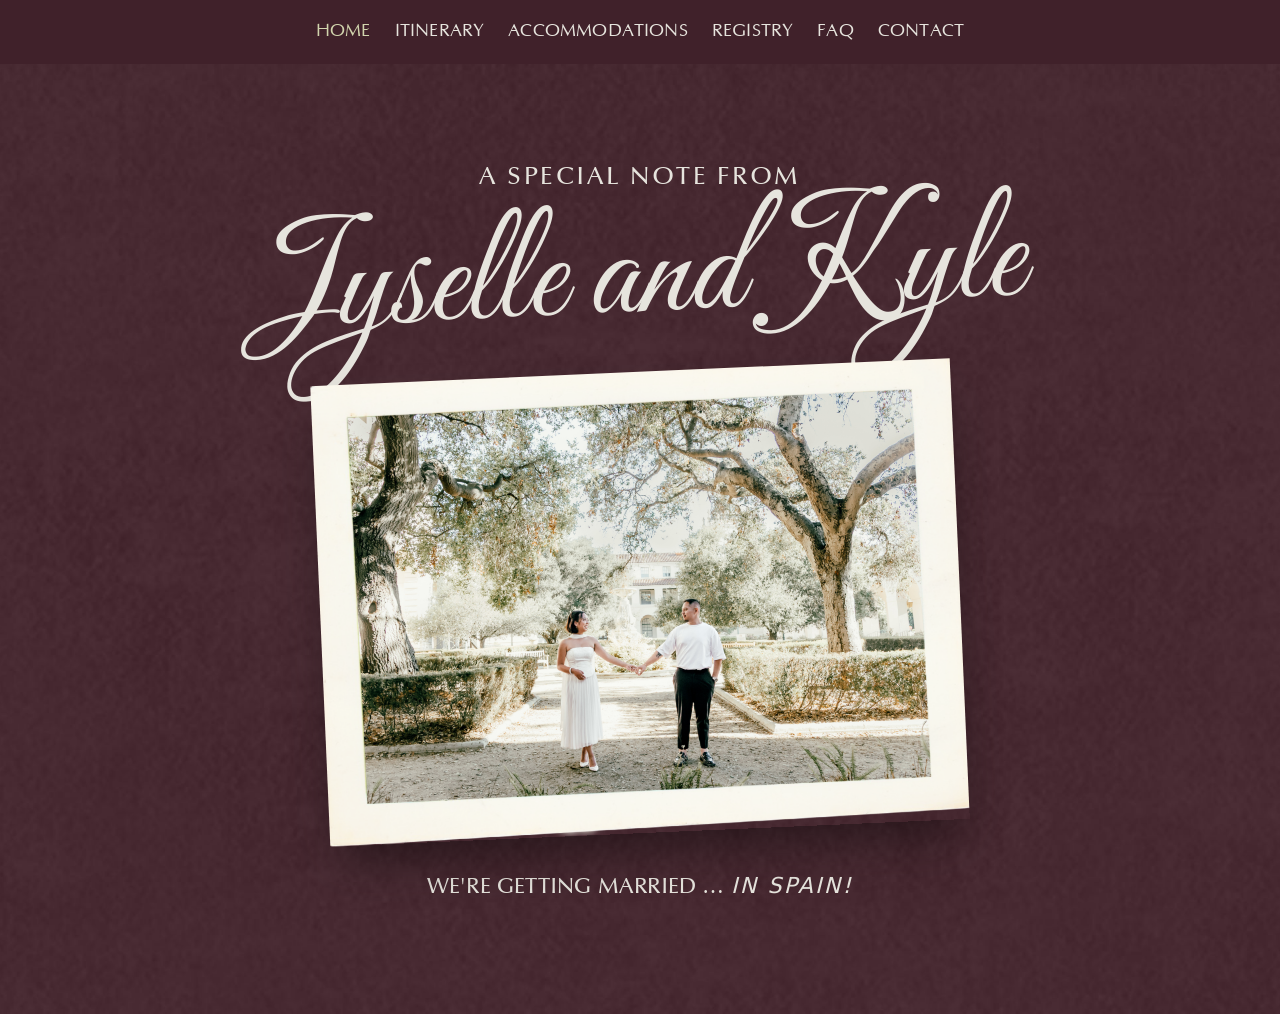
==== index.html @ 971d8478 "Rework guest-count row with flex-wrap:nowrap instead of inline-flow hack The previous fix relied on " ====
<!DOCTYPE html>
<html lang="en">
<head>
  <meta charset="utf-8">
  <meta name="viewport" content="width=device-width, initial-scale=1">

  <!-- ── Edit these three lines for your site ───────────────────────── -->
  <title>Kyselle in Spain</title>
  <meta name="description" content="One sentence about what this site is and who it's for. Search engines show this under your title.">
  <link rel="canonical" href="https://kyselleinspain.com/">
  <!-- ───────────────────────────────────────────────────────────────── -->

  <!-- Social preview (shows when the link is shared) -->
  <meta property="og:title" content="Kyselle's Wedding in Spain">
  <meta property="og:description" content="One sentence about what this site is and who it's for.">
  <meta property="og:type" content="website">
  <meta property="og:url" content="https://kyselleinspain.com/">
  <meta property="og:image" content="https://kyselleinspain.com/assets/img/social-preview.png">

  <link rel="icon" href="assets/imagery/kyselleinspain-favicon.jpg" type="image/jpeg" sizes="32x32">
  <link rel="apple-touch-icon" href="assets/imagery/kyselleinspain-webclip.jpeg" sizes="180x180">

  <link rel="preload" href="assets/fonts/optima/OPTIMA.TTF?v=1788412610" as="font" type="font/ttf" crossorigin>

  <link rel="preconnect" href="https://fonts.googleapis.com">
  <link rel="preconnect" href="https://fonts.gstatic.com" crossorigin>
  <link href="https://fonts.googleapis.com/css2?family=Great+Vibes&display=swap" rel="stylesheet">


  <link rel="stylesheet" href="style.css?v=1789095545">
</head>

<body>
  <a class="skip-link" href="#main">Skip to content</a>

  <header class="site-header">
    <div class="wrap header-inner">

      <button class="nav-toggle" type="button" aria-expanded="false" aria-controls="site-nav">
        <span class="nav-toggle-bar" aria-hidden="true"></span>
        <span class="nav-toggle-label">Menu</span>
      </button>

      <nav id="site-nav" class="site-nav" aria-label="Main">
        <a href="#home" class="paragraph-main">Home</a>
        <a href="#itinerary" class="paragraph-main">Itinerary</a>
        <a href="#accommodations" class="paragraph-main">Accommodations</a>
        <a href="#registry" class="paragraph-main">Registry</a>
        <a href="#faq" class="paragraph-main">FAQ</a>
        <a href="#contact" class="paragraph-main">Contact</a>
      </nav>
    </div>
  </header>

  <main id="main">

    <section id="home" class="hero">
      <div class="hero-inner wrap">
        <p class="hero-kicker paragraph-xl">A special note from</p>
        <h1 class="hero-title h1">Jyselle and Kyle</h1>

        <figure class="hero-polaroid">
          <img src="assets/imagery/home-hero2.png" alt="Jyselle and Kyle holding hands under the trees, celebrating their engagement">
        </figure>

        <p class="hero-tagline paragraph-main">We're getting married &hellip; <em>in Spain!</em></p>
      </div>
    </section>

    <!--
    <section id="filler" class="date">
      <div class="filler-collage">

                <div class="filler-polaroid filler-polaroid-venue">
          <img src="assets/imagery/3.png" alt="beautiful picture of the venue">
        </div>

                <div class="invitation-card">
          <p class="invitation-date paragraph-sm">October 20, 2027</p>

          <img class="ornament" src="assets/imagery/squiggle.png" alt="">

            <h1>
              Málaga,<br>
              Spain
            </h1>

          <img class="ornament" src="assets/imagery/squiggle.png" alt="">

          <p class="invitation-time paragraph-sm">3:30 PM 'til late</p>
        </div>

                <div class="initials-card">
          <span>J</span>
          <small>&amp;</small>
          <span>K</span>
        </div>

            <img
      class="flower flower-gold"
      src="assets/imagery/flower-transparent.png"
      alt=""
    >

    <img
      class="flower flower-yellow"
      src="assets/imagery/yellow-flower-transparent.png"
      alt=""
    >

        <div class="envelope">
      <img src="assets/imagery/envelope.png" alt="">
    </div>

        <div class="stamp stamp-orange">
      <img src="assets/imagery/10.png" alt="">
    </div>

    <div class="stamp stamp-flower">
      <img src="assets/imagery/4.png" alt="">
    </div>

        <div class="filler-polaroid filler-polaroid-portrait">
      <img src="assets/imagery/filler-pic.png" alt="Jyselle and Kyle on the Brooklyn Bridge">
    </div>

  </div>
    </section>
    -->

    <!--
    <section id="itinerary" class="itinerary">
      <div class="itinerary-inner wrap">

        <div class="itinerary-media">
          <h2 class="itinerary-title h2">Itinerary</h2>

          <figure class="itinerary-photo itinerary-photo-1">
            <img src="assets/imagery/5.png" alt="Poolside cabana at the venue">
          </figure>

          <figure class="itinerary-photo itinerary-photo-2">
            <img src="assets/imagery/6.png" alt="Arched window on the venue's facade">
          </figure>
        </div>

        <dl class="itinerary-list">
          <div class="itinerary-item">
            <dt class="paragraph-main">Arrival</dt>
            <dd class="paragraph-sm">Guests are kindly asked to book their own flights. We recommend flying into Malaga Airport no later than October 18, 2027 to allow time for rest and sightseeing before the wedding.</dd>
          </div>

          <div class="itinerary-item">
            <dt class="paragraph-main">Rehearsal</dt>
            <dd class="paragraph-sm">Rehearsal will be on October 19, 2027 @4PM and will be mandatory for the bridal party only.</dd>
          </div>

          <div class="itinerary-item">
            <dt class="paragraph-main">Ceremony</dt>
            <dd class="paragraph-sm">The wedding will take place at an authentic Spanish venue just outside central Malaga. Exact location and time will be shared privately with confirmed guests.</dd>
          </div>

          <div class="itinerary-item">
            <dt class="paragraph-main">Cocktail Hour</dt>
            <dd class="paragraph-sm">Join us for drinks and hors d'oeuvres in the garden while we take photos. Exact location and time will be shared privately with confirmed guests.</dd>
          </div>

          <div class="itinerary-item">
            <dt class="paragraph-main">Reception</dt>
            <dd class="paragraph-sm">Following the ceremony, we'll gather for an intimate dinner with tapas, music, and wine under the Spanish sky.</dd>
          </div>
        </dl>

      </div>
    </section>

    <section id="accommodations" class="accommodations">
      <div class="accommodations-inner wrap">

        <div class="accommodations-content">
          <h2 class="accommodations-title h2">Accommodations</h2>

          <p class="accommodations-intro paragraph-main">For guests that are staying at the venue, a separate email will be <em>privately</em> sent to you.</p>

          <dl class="accommodations-list">
            <div class="accommodations-item">
              <dt class="paragraph-main">Arrival</dt>
              <dd class="paragraph-sm">Guests are kindly asked to book their own flights. We recommend flying into Malaga Airport no later than October 18, 2027 to allow time for rest and sightseeing before the wedding.</dd>
            </div>

            <div class="accommodations-item">
              <dt class="paragraph-main">Accommodations</dt>
              <dd class="paragraph-sm">We've reserved a block of rooms at the venue for our immediate close family only. You're welcome to stay anywhere nearby &mdash; Marbella, Estepona, or Malaga are great areas and closest to the venue.</dd>
            </div>

            <div class="accommodations-item">
              <dt class="paragraph-main">Transportation to Venue</dt>
              <dd class="paragraph-sm">There will be no shuttle or buses provided. We recommend either taxi or Uber. Please allow at least 1 hour of travel to the venue.</dd>
            </div>
          </dl>
        </div>

        <div class="accommodations-media">
          <figure class="accommodations-photo accommodations-photo-1">
            <img src="assets/imagery/7.png" alt="Jyselle and Kyle under a flower arch">
          </figure>

          <figure class="accommodations-photo accommodations-photo-2">
            <img src="assets/imagery/8.png" alt="Jyselle and Kyle at the Nyhavn canal in Copenhagen">
          </figure>
        </div>

      </div>
    </section>
    -->

    <!-- <section id="about" class="section wrap">
      <h2>About</h2>
      <p>
        A paragraph or two of real content. Write it the way you'd explain it out loud to
        someone sitting across from you.
      </p>
    </section>

    <section id="work" class="section wrap">
      <h2>Work</h2>
      <ul class="card-list">
        <li class="card">
          <h3>First item</h3>
          <p>A sentence about what it is and why it mattered.</p>
        </li>
        <li class="card">
          <h3>Second item</h3>
          <p>A sentence about what it is and why it mattered.</p>
        </li>
        <li class="card">
          <h3>Third item</h3>
          <p>A sentence about what it is and why it mattered.</p>
        </li>
      </ul>
    </section>

    <section id="contact" class="section wrap">
      <h2>Contact</h2>
      <p>
        The simplest option that works on GitHub Pages is a plain email link:
        <a href="mailto:hello@kyselleinspain.com">hello@kyselleinspain.com</a>.
      </p>
      <p class="note">
        GitHub Pages serves static files only — there's no server to receive a form
        submission. If you want a real contact form, point it at a free third-party
        handler like Formspree or Netlify Forms.
      </p>
    </section>

  </main>

  <footer class="site-footer">
    <div class="wrap">
      <p>&copy; <span data-current-year>2026</span> Site Name</p>
    </div>
  </footer> -->

  <script src="main.js"></script>
</body>
</html>
---- style.css ----
/* =================================================================
   1. Tokens — change these first, everything else follows
   ================================================================= */
:root {
  --ink:         #1b2126;
  --maroon:      #40212A;
  --green:       #65684a;
  --pink:        #7f4751;
  --light-green: #d1d4ad;
  --cream:       #e6e4dd;

  --font-body:   "Optima", "Candara", "Segoe UI", ui-sans-serif, system-ui, sans-serif;
  --font-script: "Great Vibes", cursive;

  --space:      1.25rem;
  --space-lg:   2.5rem;
  --space-xl:   5rem;
  --measure:    64ch;
  --wrap:       68rem;
  --radius:     6px;

  --text-main:  clamp(0.9rem, 0.9rem + 0.85vw, 1.375rem);
  --text-xl:    clamp(1.1rem, 1rem + 1vw, 1.5625rem);
}

/* =================================================================
   1b. Local fonts
   ================================================================= */
@font-face {
  font-family: "Optima";
  src: url("assets/fonts/optima/OPTIMA.TTF?v=1788412610") format("truetype");
  font-weight: 400;
  font-style: normal;
  font-display: swap;
}
@font-face {
  font-family: "Optima";
  src: url("assets/fonts/optima/Optima Medium.ttf?v=1788412610") format("truetype");
  font-weight: 500;
  font-style: normal;
  font-display: swap;
}
@font-face {
  font-family: "Optima";
  src: url("assets/fonts/optima/OPTIMA_B.TTF?v=1788412610") format("truetype");
  font-weight: 700;
  font-style: normal;
  font-display: swap;
}
@font-face {
  font-family: "Optima";
  src: url("assets/fonts/optima/Optima_Italic.ttf?v=1788412610") format("truetype");
  font-weight: 400;
  font-style: italic;
  font-display: swap;
}
/*@font-face {
  font-family: "Luxurious Script";
  src: url("assets/fonts/Luxurious_Script/LuxuriousScript-Regular.ttf?v=1788412610") format("truetype");
  font-weight: 400;
  font-style: normal;
  font-display: swap;
}*/

/* =================================================================
   2. Base
   ================================================================= */
*, *::before, *::after { box-sizing: border-box; }

html { -webkit-text-size-adjust: 100%; scroll-behavior: smooth; }

body {
  margin: 0;
  background: var(--paper);
  color: var(--ink);
  font-family: var(--font-body);
  font-size: var(--size-md);
  line-height: 1.65;
  -webkit-font-smoothing: antialiased;
  font-family: "Great Vibes", cursive;
}

p { margin: 0 0 1em; max-width: var(--measure); }

/* Canva "Spacing" units are 1/1000 em, not px */
.paragraph-xl {
  font-family: var(--font-body);
  font-size: clamp(1.1rem, 1rem + 1vw, 1.5625rem);
  letter-spacing: 0.1em; /* Canva Spacing: 100 */
  line-height: 1.3;
}
.paragraph-main {
  font-family: var(--font-body);
  font-size: clamp(0.9rem, 0.9rem + 0.85vw, 1.375rem);
  letter-spacing: 0.01em; /* Canva Spacing: 10 */
  line-height: 1.3;
}
.paragraph-sm {
  font-family: var(--font-body);
  font-size: clamp(0.75rem, 0.82rem + 0.45vw, 1rem);
  letter-spacing: 0.01em; /* Canva Spacing: 10 */
  line-height: 1.3;
}

.h1 {
  font-family: var(--font-script);
  font-size: clamp(3.5rem, 12vw, 9rem);
  font-weight: 400;
  line-height: 1.3;
}
.h2 {
  font-family: var(--font-script);
  font-size: clamp(3rem, 10vw, 7rem);
  font-weight: 400;
  line-height: 1.3;
}

a { color: var(--accent); text-decoration-thickness: 1px; text-underline-offset: 3px; }
a:hover { color: var(--accent-dim); }

img { max-width: 100%; height: auto; display: block; }

:focus-visible {
  outline: 2px solid var(--accent);
  outline-offset: 3px;
  border-radius: 2px;
}

.wrap {
  width: min(100% - 2.5rem, var(--wrap));
  margin-inline: auto;
}

.skip-link {
  position: absolute;
  left: -9999px;
  background: var(--ink);
  color: var(--paper);
  padding: 0.6rem 1rem;
  z-index: 10;
}
.skip-link:focus { left: 1rem; top: 1rem; }

/* =================================================================
   3. Header + navigation
   ================================================================= */
.site-header {
  border-bottom: 1px solid var(--rule);
  position: sticky;
  top: 0;
  background: var(--maroon);
  backdrop-filter: blur(6px);
  z-index: 5;
  font-family: var(--font-body);
}

.header-inner {
  display: flex;
  align-items: center;
  justify-content: center;
  gap: var(--space);
  min-height: 4rem;
  flex-wrap: wrap;
}

.site-nav { display: flex; gap: 1.5rem; }
.site-nav a {
  color: var(--cream);
  text-decoration: none;
  font-size: 18px;
  letter-spacing: 0.01em;
  line-height: 1.3;
  padding-block: 0.35rem;
  text-transform: uppercase;
}
.site-nav a:hover,
.site-nav a[aria-current="true"] { color: var(--light-green); }

.nav-toggle {
  display: none;
  align-items: center;
  gap: 0.5rem;
  background: none;
  border: 1px solid var(--rule);
  border-radius: var(--radius);
  padding: 0.4rem 0.7rem;
  font: inherit;
  font-size: var(--size-sm);
  color: var(--cream);
  cursor: pointer;
}
.nav-toggle-bar {
  position: relative;
  width: 16px; height: 2px;
  background: currentColor;
  box-shadow: 0 5px 0 currentColor, 0 -5px 0 currentColor;
}

.nav-toggle[aria-expanded="true"] .nav-toggle-label {
  display: none;
}
.nav-toggle[aria-expanded="true"] .nav-toggle-bar {
  background: transparent;
  box-shadow: none;
}
.nav-toggle[aria-expanded="true"] .nav-toggle-bar::before,
.nav-toggle[aria-expanded="true"] .nav-toggle-bar::after {
  content: "";
  position: absolute;
  left: 0;
  top: 0;
  width: 16px;
  height: 2px;
  background: currentColor;
}
.nav-toggle[aria-expanded="true"] .nav-toggle-bar::before { transform: rotate(45deg); }
.nav-toggle[aria-expanded="true"] .nav-toggle-bar::after { transform: rotate(-45deg); }

@media (max-width: 640px) {
  .nav-toggle {
    display: inline-flex;
    position: relative;
    z-index: 30;
    padding: 0.6rem 0.9rem;
  }
  .nav-toggle-bar {
    width: 24px;
    height: 3px;
    box-shadow: 0 7px 0 currentColor, 0 -7px 0 currentColor;
  }
  .nav-toggle[aria-expanded="true"] .nav-toggle-bar::before,
  .nav-toggle[aria-expanded="true"] .nav-toggle-bar::after {
    width: 24px;
    height: 3px;
  }
  .header-inner { justify-content: flex-end; }
  .site-nav {
    display: none;
    flex-direction: column;
    gap: 0.25rem;
    width: 100%;
    padding-bottom: 0.75rem;
  }
  .site-nav.is-open {
    display: flex;
    position: fixed;
    inset: 0;
    z-index: 20;
    width: 100%;
    height: 100dvh;
    margin: 0;
    padding: 0;
    background: var(--maroon);
    justify-content: center;
    align-items: center;
    gap: 2rem;
  }
  .site-nav.is-open a { font-size: 1.5rem; }

  body.nav-open { overflow: hidden; }
}

/* =================================================================
   4. Sections
   ================================================================= */
.hero {
  position: relative;
  padding-block: clamp(3rem, 8vw, 6rem) clamp(3.5rem, 9vw, 7rem);
  background-image: url("assets/imagery/maroon-bg-texture.jpg?v=1788412610");
  background-size: cover;
  background-position: center;
  background-repeat: no-repeat;
  color: var(--cream);
  text-align: center;
  overflow: hidden;
}

.hero-inner { position: relative; z-index: 1; }

.hero-kicker {
  margin: 0;
  max-width: none;
  font-family: var(--font-body);
  font-weight: 500;
  text-transform: uppercase;
  color: var(--cream);
}

.hero-title {
  margin: -0.5rem 0 0;
  max-width: none;
  font-variant-ligatures: common-ligatures contextual discretionary-ligatures historical-ligatures;
  font-feature-settings: "calt" 1, "liga" 1, "dlig" 1, "salt" 1, "ss01" 1, "ss02" 1, "ss03" 1, "ss04" 1;
  color: var(--cream);
  transform: rotate(-2.5deg);
}

.hero-polaroid {
  margin: 0 auto;
  width: min(100%, 40rem);
  box-shadow: 0 25px 50px -12px rgba(0, 0, 0, 0.45);
  transform: rotate(-2.5deg);
}
.hero-polaroid img {
  width: 100%;
  height: auto;
  display: block;
}

.hero-tagline {
  margin: clamp(1.5rem, 4vw, 2.5rem) 0 0;
  max-width: none;
  font-family: var(--font-body);
  font-weight: 500;
  text-transform: uppercase;
  color: var(--cream);
}
.hero-tagline em { font-style: italic; letter-spacing: 0.1em; }

.date {
  background-image: url("assets/imagery/date-section.jpg");
  background-size: cover;
  background-position: center;
  position: relative;
  width: 100%;
  height: min(56.25vw, 900px);
  overflow: hidden;
}

.filler-collage {
  position: absolute;

  top: 0;
  left: 50%;

  width: min(1600px, 100%);
  height: 100%;

  transform: translateX(-50%);
}

/* ========================================
   BACKGROUND
======================================== */

.hero-background {
  position: absolute;
  inset: 0;

  background-image:
    linear-gradient(
      rgba(40, 40, 40, 0.48),
      rgba(40, 40, 40, 0.48)
    ),
    url("assets/images/city-background.jpg");

  background-size: cover;
  background-position: center;

  filter: grayscale(100%);
}


/* ========================================
   COLLAGE CONTAINER
======================================== */

.hero-collage {
  position: relative;

  width: min(1100px, 100%);
  min-height: 100vh;
  min-height: 100svh;

  margin: 0 auto;
}


/* ========================================
   FILLER POLAROIDS (shared frame style)
======================================== */

.filler-polaroid {
  position: absolute;

  background: var(--cream);

  box-shadow:
    0 12px 25px rgba(0, 0, 0, 0.25);

  z-index: 2;
}

.filler-polaroid img {
  display: block;

  width: 100%;

  object-fit: cover;
}


/* Venue photo — upper left */

.filler-polaroid-venue {
  width: 480px;

  top: 3%;
  left: 2%;

  background: none;
  padding: 0;
  box-shadow: none;
}

.filler-polaroid-venue img {
  height: auto;
}


/* ========================================
   INVITATION CARD — UPPER RIGHT
======================================== */

.invitation-card {
  position: absolute;

  top: 2%;
  right: 33%;

  width: 220px;
  height: 300px;

  box-sizing: border-box;

  padding: 25px 20px;

  background: #48232c;

  border: 1px solid #c9b98b;

  color: #f3eee0;

  text-align: center;

  z-index: 4;

  box-shadow:
    5px 7px 15px rgba(0, 0, 0, 0.18);
}


/* Inner border */

.invitation-card::before {
  content: "";

  position: absolute;

  inset: 5px;

  border: 1px solid rgba(201, 185, 139, 0.5);

  pointer-events: none;
}


/* Date */

.invitation-date {
  position: relative;
  margin: 0 0 12px;
}


/* Names */

.invitation-card h1 {
  position: relative;

  margin: 5px 0;

  font-family: "Great Vibes", cursive;

  font-size: 34px;

  font-weight: 400;

  line-height: 0.9;
}


/* Time */

.invitation-time {
  position: relative;

  margin: 10px 0 0;
}


/* Decorative ornament */

.ornament {
  display: block;
  width: 65%;
  height: auto;
  margin: 1rem auto;
  padding: 1rem auto;
}


/* ========================================
   INITIALS CARD — LOWER LEFT
======================================== */

.initials-card {
  position: absolute;

  left: 0%;
  top: 30%;

  width: 270px;
  height: 155px;

  background: #48232c;

  border: 1px solid #d2c399;

  color: #f5f0df;

  display: flex;

  align-items: center;
  justify-content: center;

  gap: 15px;

  transform: rotate(4deg);

  z-index: 3;

  box-shadow:
    5px 8px 15px rgba(0, 0, 0, 0.2);
}


/* Inner border */

.initials-card::before {
  content: "";

  position: absolute;

  inset: 5px;

  border: 1px solid rgba(210, 195, 153, 0.6);
}


/* Initial letters */

.initials-card span {
  font-family: "Great Vibes", cursive;

  font-size: 55px;

  font-weight: 400;
}


/* Ampersand */

.initials-card small {
  font-family: "Great Vibes", cursive;

  font-size: 25px;
}


/* ========================================
   FLOWERS
======================================== */

.flower {
  position: absolute;

  pointer-events: none;

  z-index: 4;
}


/* Gold flower */

.flower-gold {
  width: 220px;

  top: 14%;
  left: 25%;

  transform: rotate(-74.1deg);
}


/* Yellow flower */

.flower-yellow {
  width: 150px;

  top: 46%;
  left: 20%;

  transform: rotate(-8deg);

  z-index: 6;
}


/* ========================================
   ENVELOPE
======================================== */

.envelope {
  position: absolute;

  left: 44%;
  top: 42%;

  width: 300px;

  transform: translate(-50%, -50%);

  z-index: 5;

  filter:
    drop-shadow(
      0 10px 12px rgba(0, 0, 0, 0.18)
    );
}

.envelope img {
  display: block;

  width: 100%;
  height: auto;
}


/* ========================================
   BOTTOM RIGHT POLAROID (portrait photo)
======================================== */

.filler-polaroid-portrait {
  width: 250px;

  right: 24%;
  bottom: 15%;

  background: none;
  padding: 0;

  transform: rotate(1deg);
}

.filler-polaroid-portrait img {
  height: auto;
}


/* ========================================
   STAMPS
======================================== */

.stamp {
  position: absolute;

  width: 70px;

  z-index: 7;
}

.stamp img {
  display: block;

  width: 100%;
  height: auto;
}


/* Orange stamp (upright source image, rotate in CSS) */

.stamp-orange {
  top: 40%;
  left: 60%;

  transform: rotate(17deg);
}


/* Flower stamp (already tilted in source image) */

.stamp-flower {
  width: 90px;

  top: 50%;
  left: 57%;
}


/* ========================================
   MOBILE
======================================== */

@media (max-width: 700px) {

  .date {
    height: auto;
    min-height: 750px;
  }

  .hero-collage {
    min-height: 750px;
  }


  /* Venue photo */

  .filler-polaroid-venue {
    width: 260px;

    top: 9%;
    left: 4%;
  }


  /* Invitation */

  .invitation-card {
    width: 145px;
    height: 200px;

    top: 12%;
    right: 5%;

    padding: 18px 12px;
    align-items: center;
  }

  .invitation-date {
    font-size: var(--font-body);
  }

  .invitation-card h1 {
    font-size: 25px;
  }

  .invitation-time {
    font-size: 9px;
  }

  .ornament {
    width: 55%;
  }


  /* Initials */

  .initials-card {
    width: 155px;
    height: 90px;

    top: 71%;
    left: 5%;
  }

  .initials-card span {
    font-size: 40px;
  }

  .initials-card small {
    font-size: 18px;
  }


  /* Envelope */

  .envelope {
    width: 200px;

    top: 50%;
  }


  /* Gold flower */

  .flower-gold {
    width: 110px;

    top: 28%;
    left: 42%;
  }

  /* Yellow flower */

  .flower-yellow {
    width: 80px;

    top: 64%;
    left: 28%;
  }


  /* Right photo */

  .filler-polaroid-portrait {
    width: 145px;

    right: 5%;
    bottom: 8%;
  }


  /* Stamps */

  .stamp {
    width: 50px;
  }

  .stamp-orange {
    top: 55%;
    left: 65%;
  }

  .stamp-flower {
    width: 65px;

    top: 62%;
    left: 57%;
  }
}

/* =================================================================
   ITINERARY
   ================================================================= */
.itinerary {
  background-image: url("assets/imagery/cream-bg-texture.jpg");
  background-size: cover;
  background-position: center;
  padding-block: clamp(3rem, 8vw, 6rem);
  color: var(--ink);
}

.itinerary-inner {
  display: grid;
  grid-template-columns: 1fr 1fr;
  gap: clamp(2rem, 6vw, 5rem);
  align-items: center;
}

.itinerary-inner > * {
  min-width: 0;
}

.itinerary-title {
  color: var(--pink);
  margin: 0 0 2rem;
}

.itinerary-photo {
  position: relative;
  margin: 0 0 3rem;
  max-width: 90%;
}

.itinerary-photo:last-child {
  margin-bottom: 0;
}

.itinerary-photo img {
  display: block;
  width: 100%;
  height: auto;
}

.itinerary-photo-2 {
  margin-left: 0;
}

.itinerary-list {
  margin: 0;
}

.itinerary-item {
  margin: 0 0 2.5rem;
}

.itinerary-item:last-child {
  margin-bottom: 0;
}

.itinerary-item dt {
  text-transform: uppercase;
  color: var(--ink);
  margin-bottom: 0.6rem;
}

.itinerary-item dd {
  margin: 0;
  max-width: 46rem;
  color: var(--ink);
}

@media (max-width: 800px) {
  .itinerary-inner {
    grid-template-columns: 1fr;
  }

  .itinerary-media {
    display: flex;
    flex-wrap: wrap;
    align-items: flex-start;
    gap: 1.5rem;
  }

  .itinerary-title {
    width: 100%;
  }

  .itinerary-photo-2 {
    margin-left: 0;
  }
}

/* =================================================================
   ACCOMMODATIONS
   ================================================================= */
.accommodations {
  background-image: url("assets/imagery/maroon-bg-texture.jpg");
  background-size: cover;
  background-position: center;
  padding-block: clamp(3rem, 8vw, 6rem);
  color: var(--cream);
}

.accommodations-inner {
  display: grid;
  grid-template-columns: 1fr 1fr;
  gap: clamp(2rem, 6vw, 5rem);
  align-items: center;
}

.accommodations-inner > * {
  min-width: 0;
}

.accommodations-title {
  color: var(--cream);
  margin: 0 0 1.5rem;
}

.accommodations-intro {
  color: var(--cream);
  margin: 0 0 2.5rem;
  max-width: 32rem;
}

.accommodations-intro em {
  font-style: italic;
}

.accommodations-list {
  margin: 0;
}

.accommodations-item {
  margin: 0 0 2.5rem;
}

.accommodations-item:last-child {
  margin-bottom: 0;
}

.accommodations-item dt {
  text-transform: uppercase;
  color: var(--cream);
  margin-bottom: 0.6rem;
}

.accommodations-item dd {
  margin: 0;
  max-width: 46rem;
  color: var(--cream);
  opacity: 0.85;
}

.accommodations-media {
  min-width: 0;
}

.accommodations-photo {
  width: 75%;
  margin: 0 0 2rem auto;
}

.accommodations-photo:last-child {
  margin-bottom: 0;
}

.accommodations-photo img {
  display: block;
  width: 100%;
  height: auto;
}

@media (max-width: 800px) {
  .accommodations-inner {
    grid-template-columns: 1fr;
  }

  .accommodations-media {
    order: -1;
    max-width: 26rem;
    margin: 0 auto 1rem;
  }
}

/* =================================================================
   RSVP
   ================================================================= */
.rsvp {
  background-image:
    linear-gradient(rgba(27, 33, 38, 0.55), rgba(27, 33, 38, 0.55)),
    url("assets/imagery/date-section.jpg");
  background-size: cover;
  background-position: center;
  padding-block: clamp(3rem, 8vw, 6rem);
  color: var(--cream);
  display: flex;
  align-items: center;
  min-height: 100vh;
  min-height: 100dvh;
  box-sizing: border-box;
}

.rsvp-inner {
  display: grid;
  grid-template-columns: 3fr 4fr;
  gap: clamp(3rem, 10vw, 8rem);
  align-items: stretch;
}

.rsvp-inner > * {
  min-width: 0;
}

.rsvp-intro {
  display: flex;
  flex-direction: column;
  justify-content: center;
  text-align: center;
}

.rsvp-form-col {
  display: flex;
  flex-direction: column;
  text-align: center;
}

.rsvp-title {
  color: var(--cream);
  margin: 0;
  text-shadow: 0 2px 10px rgba(27, 33, 38, 0.85);
}

.rsvp-lede {
  color: var(--cream);
  margin: 0;
  text-shadow: 0 1px 6px rgba(27, 33, 38, 0.85);
}

@media (max-width: 800px) {
  .rsvp-inner {
    grid-template-columns: 1fr;
  }
}

.rsvp-stamp {
  --perf-r: 8px;
  --perf-gap: 24px;
  --pad-block: clamp(2rem, 6vw, 3rem);
  position: relative;
  display: flex;
  flex-direction: column;
  flex: 1;
  background-color: var(--cream);
  padding: var(--pad-block) clamp(1.5rem, 6vw, 2.5rem);
  transform: rotate(-1deg);
  box-shadow:
    inset 0 0 0 2px var(--maroon),
    0 20px 35px rgba(0, 0, 0, 0.35);
  background-image:
    radial-gradient(circle var(--perf-r), var(--maroon) 99%, transparent 100%),
    radial-gradient(circle var(--perf-r), var(--maroon) 99%, transparent 100%),
    radial-gradient(circle var(--perf-r), var(--maroon) 99%, transparent 100%),
    radial-gradient(circle var(--perf-r), var(--maroon) 99%, transparent 100%),
    url("assets/imagery/cream-bg-texture.jpg");
  background-repeat: repeat-x, repeat-x, repeat-y, repeat-y, no-repeat;
  background-size:
    var(--perf-gap) calc(var(--perf-r) * 2),
    var(--perf-gap) calc(var(--perf-r) * 2),
    calc(var(--perf-r) * 2) var(--perf-gap),
    calc(var(--perf-r) * 2) var(--perf-gap),
    cover;
  background-position:
    left 0 top calc(var(--perf-r) * -1),
    left 0 bottom calc(var(--perf-r) * -1),
    left calc(var(--perf-r) * -1) top 0,
    right calc(var(--perf-r) * -1) top 0,
    center;
}

.rsvp-form {
  flex: 1;
  min-width: 0;
  text-align: left;
  display: grid;
  align-content: center;
}

.rsvp-form-fields {
  display: grid;
  grid-template-columns: minmax(0, 1fr);
  gap: var(--space-lg);
}

.rsvp-form-fields[hidden] {
  display: none;
}

.rsvp-field {
  display: grid;
  gap: 0.75rem;
}

.rsvp-field > label {
  font-family: var(--font-body);
  font-size: var(--text-xl);
  letter-spacing: 0.1em;
  color: var(--ink);
}

.rsvp-field-inline {
  display: flex;
  align-items: baseline;
  gap: 0.6rem;
  flex-wrap: wrap;
}

.rsvp-field-inline label {
  font-family: var(--font-body);
  font-size: var(--text-xl);
  letter-spacing: 0.1em;
  color: var(--ink);
  white-space: nowrap;
}

.rsvp-field-inline.rsvp-guest-line {
  flex-wrap: nowrap;
  align-items: flex-start;
  margin-left: 1.85rem;
}

.rsvp-field-inline.rsvp-guest-line > label {
  white-space: normal;
  flex: 1 1 auto;
  min-width: 0;
}

.rsvp-field input[type="text"],
.rsvp-field input[type="number"] {
  flex: 1;
  min-width: 0;
  width: 100%;
  margin-right: 0.75rem;
  padding: 0.3rem 0.2rem;
  font-family: var(--font-body);
  font-size: var(--text-xl);
  letter-spacing: 0.1em;
  color: var(--ink);
  background: transparent;
  border: none;
  border-bottom: 1px solid var(--green);
  border-radius: 0;
  transition: border-color 0.2s ease, box-shadow 0.2s ease;
}

.rsvp-field-inline.rsvp-guest-line > input[type="number"] {
  flex: none;
  width: 3.5rem;
  margin-left: 0.5rem;
}

.rsvp-field input:hover {
  border-color: var(--maroon);
}

.rsvp-field input:focus {
  outline: none;
  border-color: var(--maroon);
  box-shadow: 0 1px 0 0 var(--maroon);
}

.rsvp-field-invalid {
  border-color: var(--pink) !important;
  background: rgba(127, 71, 81, 0.15);
  outline: none !important;
  border-radius: var(--radius);
  box-shadow:
    0 0 0 3px rgba(127, 71, 81, 0.25),
    0 6px 14px rgba(127, 71, 81, 0.35) !important;
}

.rsvp-choice {
  position: relative;
  display: block;
  padding-left: 2.1rem;
  font-family: var(--font-body);
  font-size: var(--text-xl);
  letter-spacing: 0.1em;
  color: var(--ink);
  cursor: pointer;
  transition: color 0.2s ease;
}

.rsvp-choice:hover {
  color: var(--maroon);
}

.rsvp-choice input[type="checkbox"] {
  position: absolute;
  left: 0;
  top: 50%;
  transform: translateY(-50%);
  width: 1.3rem;
  height: 1.3rem;
  margin: 0;
  opacity: 0;
  cursor: pointer;
}

.rsvp-choice span {
  display: inline-block;
}

.rsvp-choice span::before {
  content: "";
  position: absolute;
  left: 0;
  top: 50%;
  width: 1.3rem;
  height: 1.3rem;
  transform: translateY(-50%);
  background: var(--cream);
  border: 2px solid var(--green);
  border-radius: 50%;
  transition: background-color 0.2s ease, border-color 0.2s ease, box-shadow 0.2s ease;
}

.rsvp-choice:hover span::before {
  border-color: var(--maroon);
}

.rsvp-choice input[type="checkbox"]:focus-visible + span::before {
  box-shadow: 0 0 0 3px rgba(64, 33, 42, 0.25);
}

.rsvp-choice input[type="checkbox"]:checked + span::before {
  background: var(--maroon);
  border-color: var(--maroon);
}

.rsvp-choice-invalid span::before {
  border-color: var(--pink) !important;
  box-shadow:
    0 0 0 3px rgba(127, 71, 81, 0.25),
    0 6px 14px rgba(127, 71, 81, 0.35) !important;
}

.rsvp-choice span::after {
  content: "";
  position: absolute;
  left: 0.65rem;
  top: 50%;
  width: 0.34rem;
  height: 0.62rem;
  border: solid var(--cream);
  border-width: 0 2px 2px 0;
  transform: translate(-50%, -65%) rotate(45deg) scale(0);
  transform-origin: center;
  transition: transform 0.15s ease;
}

.rsvp-choice input[type="checkbox"]:checked + span::after {
  transform: translate(-50%, -65%) rotate(45deg) scale(1);
}

.rsvp-submit {
  justify-self: center;
  margin-top: 0.5rem;
  padding: 0.85rem 2.5rem;
  background: var(--maroon);
  color: var(--cream);
  border: none;
  border-radius: var(--radius);
  letter-spacing: 0.05em;
  cursor: pointer;
  box-shadow: 0 6px 16px rgba(0, 0, 0, 0.2);
  transition: background 0.2s ease, transform 0.2s ease, box-shadow 0.2s ease;
}

.rsvp-submit:hover {
  background: var(--pink);
  color: var(--cream);
  transform: translateY(-2px);
  box-shadow: 0 10px 20px rgba(0, 0, 0, 0.25);
}

.rsvp-submit:active { transform: translateY(0); }
.rsvp-submit:disabled { opacity: 0.6; cursor: not-allowed; transform: none; }

.rsvp-status {
  margin: 0;
  text-align: center;
  color: var(--ink);
}

.rsvp-status[data-state="error"] { color: var(--pink); }
.rsvp-status[data-state="success"] {
  color: var(--ink);
  font-size: var(--text-xl);
  letter-spacing: 0.1em;
}

.rsvp-contact {
  margin: var(--space-lg) 0 0;
  color: var(--cream);
  text-shadow: 0 1px 6px rgba(27, 33, 38, 0.85);
}

.rsvp-contact a {
  color: var(--cream);
  text-decoration-thickness: 1px;
  text-underline-offset: 3px;
}

.rsvp-contact a:hover { color: var(--light-green); }

.section {
  padding-block: var(--space-lg);
  border-top: 1px solid var(--rule);
}

.button {
  display: inline-block;
  margin-top: 0.75rem;
  padding: 0.7rem 1.4rem;
  background: var(--accent);
  color: var(--paper);
  border-radius: var(--radius);
  text-decoration: none;
  font-size: var(--size-sm);
  font-weight: 550;
}
.button:hover { background: var(--accent-dim); color: var(--paper); }

.card-list {
  list-style: none;
  margin: 0;
  padding: 0;
  display: grid;
  gap: var(--space);
  grid-template-columns: repeat(auto-fit, minmax(15rem, 1fr));
}
.card {
  background: var(--paper-alt);
  border-radius: var(--radius);
  padding: 1.25rem;
}
.card p { margin-bottom: 0; color: var(--ink-soft); font-size: var(--size-sm); }

.note {
  font-size: var(--size-sm);
  color: var(--ink-soft);
  border-left: 2px solid var(--rule);
  padding-left: 1rem;
}

/* =================================================================
   5. Footer
   ================================================================= */
.site-footer {
  border-top: 1px solid var(--rule);
  padding-block: var(--space);
  margin-top: var(--space-lg);
  color: var(--ink-soft);
  font-size: var(--size-sm);
}
.site-footer p { margin: 0; }

/* =================================================================
   6. Accessibility preferences
   ================================================================= */
@media (prefers-reduced-motion: reduce) {
  html { scroll-behavior: auto; }
  *, *::before, *::after {
    animation-duration: 0.01ms !important;
    transition-duration: 0.01ms !important;
  }
}
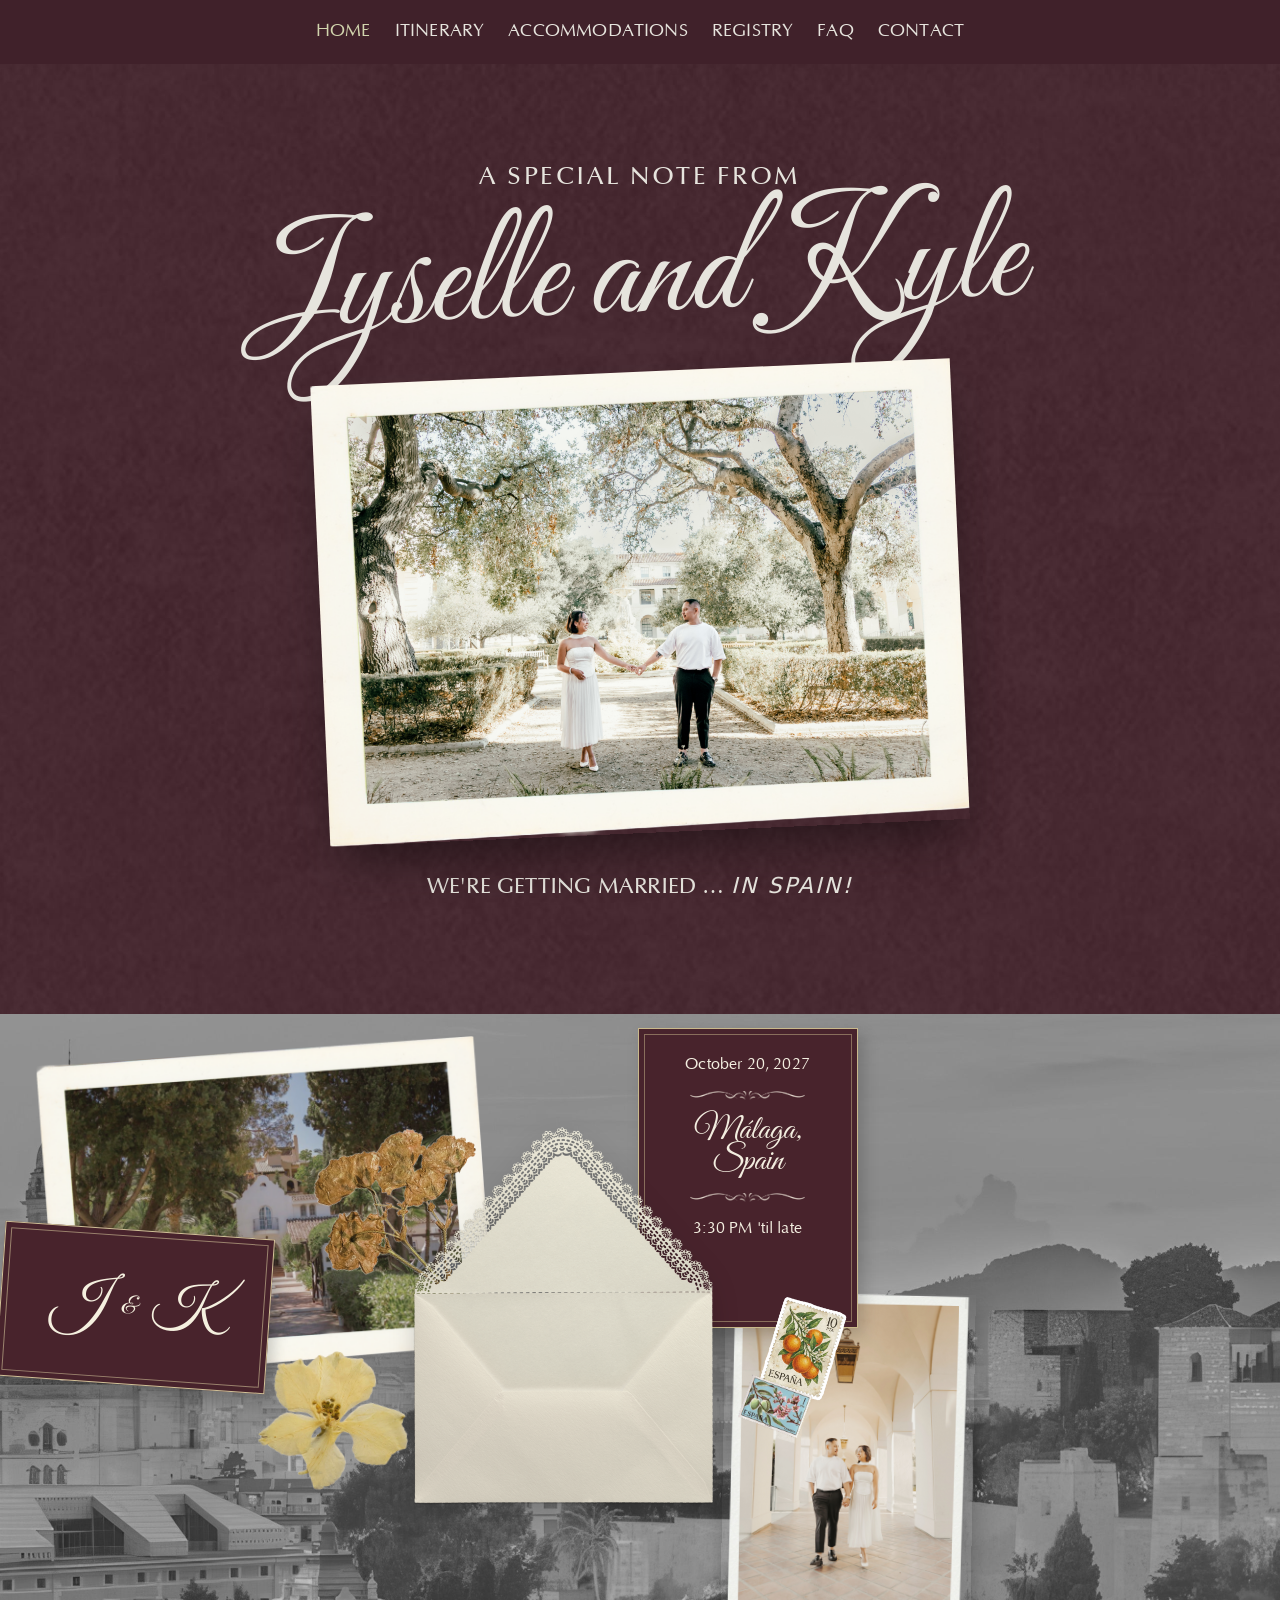
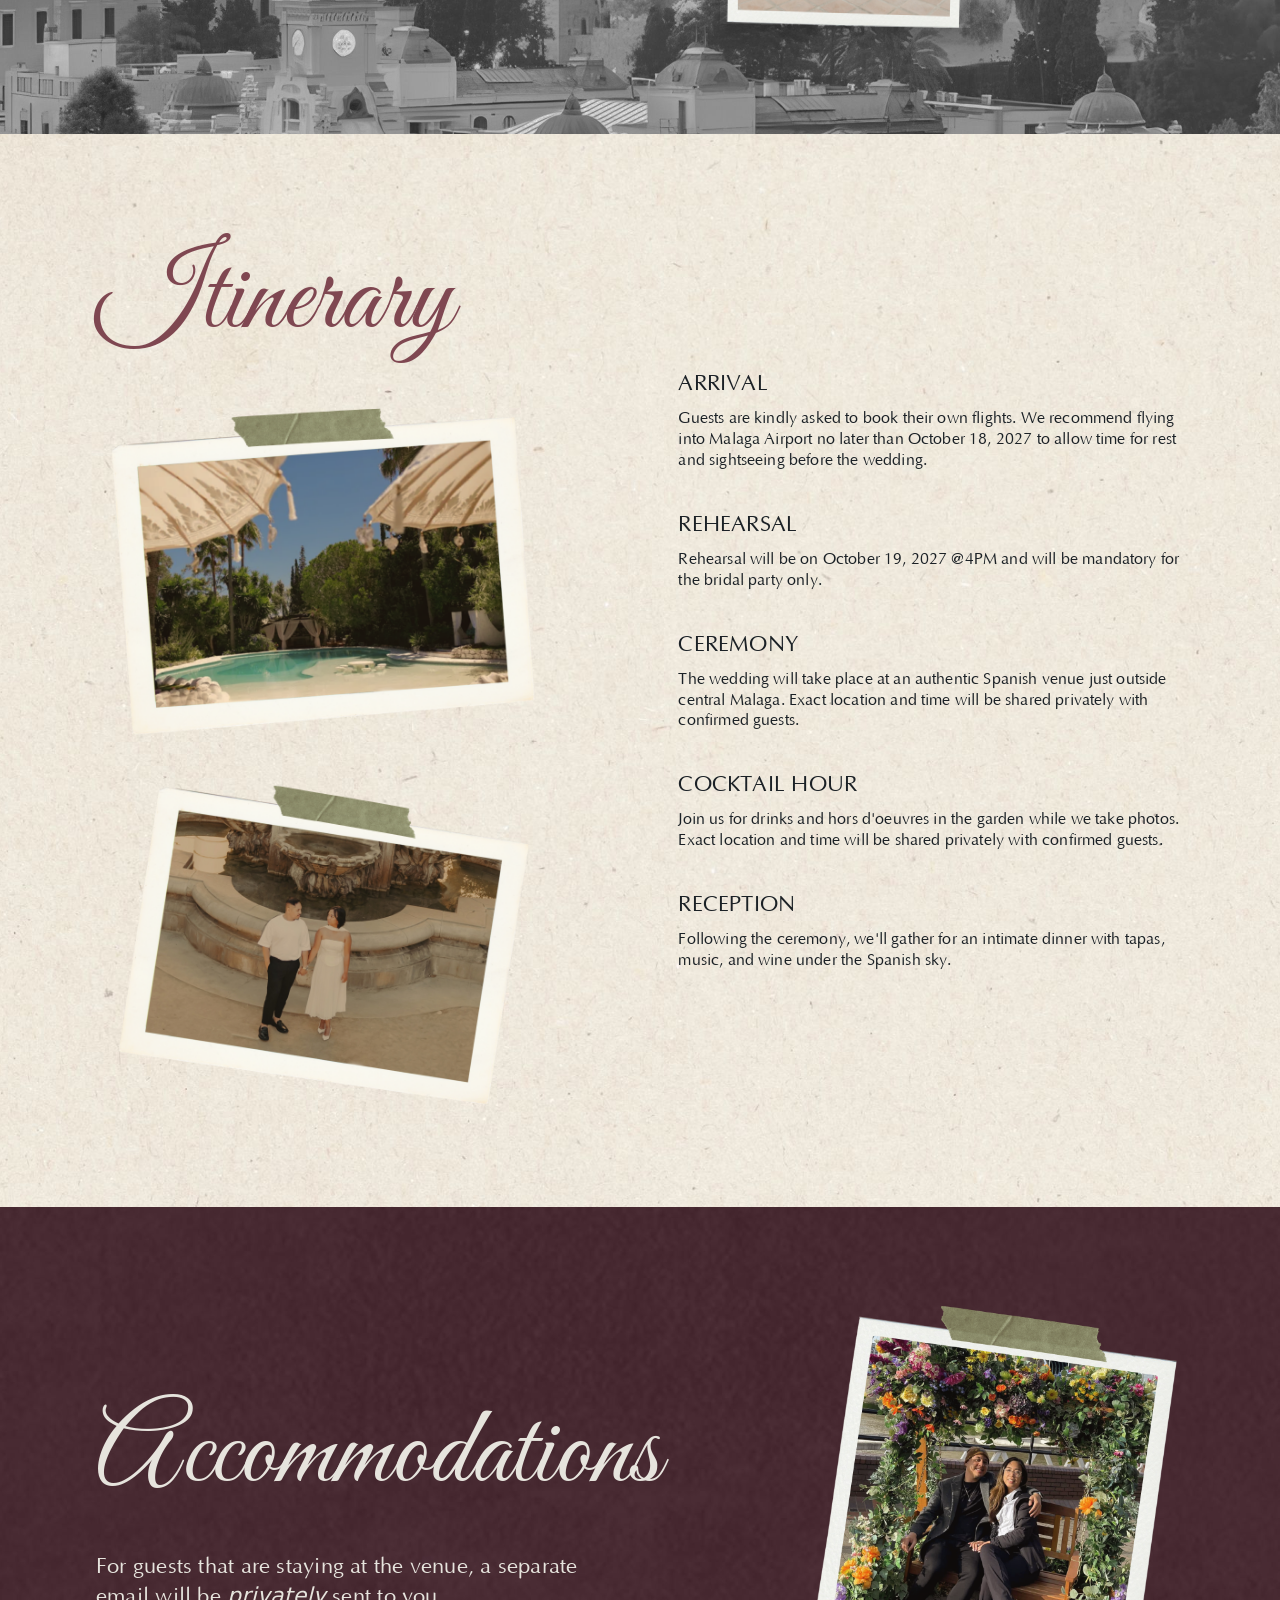
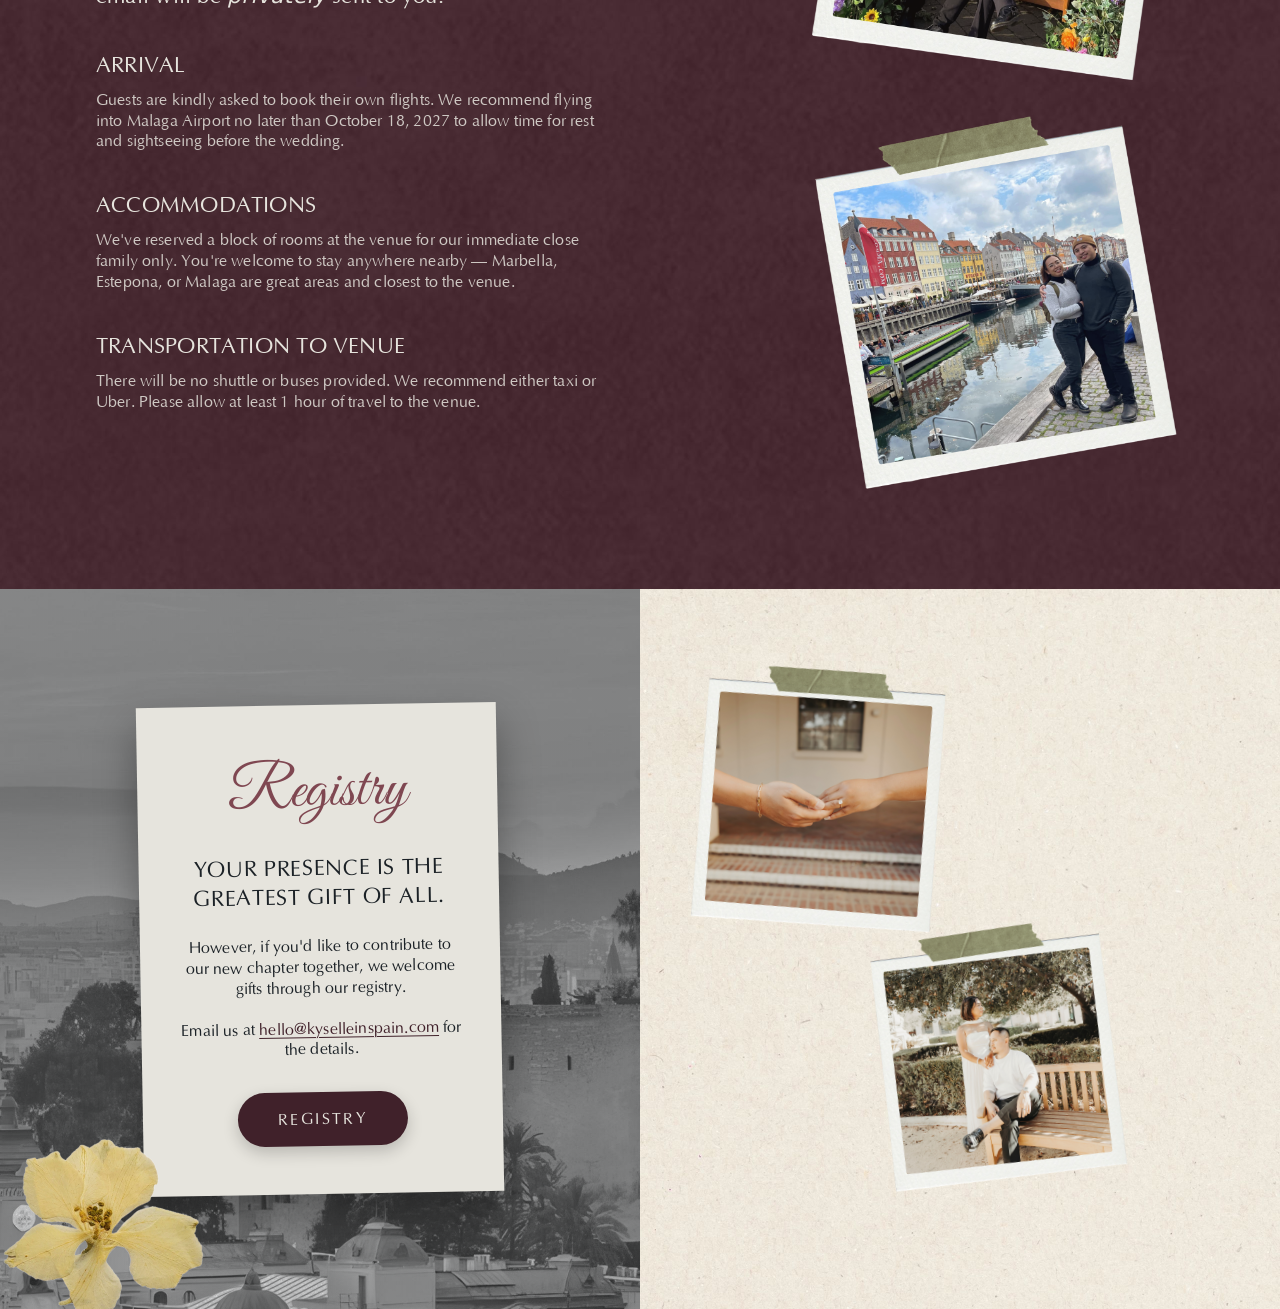
==== commit 0b258451: "Limit RSVP guest count to 1-10, fix guest label spacing, and update site assets Co-Authored-By: Clau" ====
--- a/index.html
+++ b/index.html
@@ -27,7 +27,7 @@
   <link href="https://fonts.googleapis.com/css2?family=Great+Vibes&display=swap" rel="stylesheet">
 
 
-  <link rel="stylesheet" href="style.css?v=1789095545">
+  <link rel="stylesheet" href="style.css?v=1789096444">
 </head>
 
 <body>
@@ -67,7 +67,6 @@
       </div>
     </section>
 
-    <!--
     <section id="filler" class="date">
       <div class="filler-collage">
 
@@ -121,14 +120,12 @@
     </div>
 
         <div class="filler-polaroid filler-polaroid-portrait">
-      <img src="assets/imagery/filler-pic.png" alt="Jyselle and Kyle on the Brooklyn Bridge">
+      <img src="assets/imagery/archway-polaroid.png" alt="Jyselle and Kyle walking hand in hand under an archway">
     </div>
 
   </div>
     </section>
-    -->
-
-    <!--
+
     <section id="itinerary" class="itinerary">
       <div class="itinerary-inner wrap">
 
@@ -140,7 +137,7 @@
           </figure>
 
           <figure class="itinerary-photo itinerary-photo-2">
-            <img src="assets/imagery/6.png" alt="Arched window on the venue's facade">
+            <img src="assets/imagery/fountain-polaroid.png" alt="Jyselle and Kyle holding hands by a fountain">
           </figure>
         </div>
 
@@ -212,7 +209,38 @@
 
       </div>
     </section>
-    -->
+
+    <section id="registry" class="registry">
+      <div class="registry-grid">
+
+        <div class="registry-panel registry-panel-card">
+          <div class="registry-card">
+            <h2 class="registry-title h2">Registry</h2>
+
+            <p class="registry-highlight paragraph-main">Your presence is the<br>greatest gift of all.</p>
+
+            <p class="registry-text paragraph-sm">However, if you'd like to contribute to our new chapter together, we welcome gifts through our registry.</p>
+
+            <p class="registry-text paragraph-sm">Email us at <a href="mailto:hello@kyselleinspain.com">hello@kyselleinspain.com</a> for the details.</p>
+
+            <a class="registry-button" href="mailto:hello@kyselleinspain.com">Registry</a>
+          </div>
+
+          <img class="registry-flowers" src="assets/imagery/yellow-flower-transparent.png" alt="">
+        </div>
+
+        <div class="registry-panel registry-panel-photos">
+          <figure class="registry-polaroid registry-polaroid-1">
+            <img src="assets/imagery/13.png" alt="Jyselle and Kyle holding hands, showing the engagement ring">
+          </figure>
+
+          <figure class="registry-polaroid registry-polaroid-2">
+            <img src="assets/imagery/14.png" alt="Jyselle and Kyle sitting together on a garden bench">
+          </figure>
+        </div>
+
+      </div>
+    </section>
 
     <!-- <section id="about" class="section wrap">
       <h2>About</h2>
--- a/style.css
+++ b/style.css
@@ -20,7 +20,7 @@
   --radius:     6px;
 
   --text-main:  clamp(0.9rem, 0.9rem + 0.85vw, 1.375rem);
-  --text-xl:    clamp(1.1rem, 1rem + 1vw, 1.5625rem);
+  --text-xl:    22px;
 }
 
 /* =================================================================
@@ -1022,6 +1022,164 @@
     order: -1;
     max-width: 26rem;
     margin: 0 auto 1rem;
+  }
+}
+
+/* =================================================================
+   REGISTRY
+   ================================================================= */
+.registry-grid {
+  display: grid;
+  grid-template-columns: 1fr 1fr;
+  min-height: min(56.25vw, 820px);
+}
+
+.registry-panel {
+  position: relative;
+  display: flex;
+  align-items: center;
+  justify-content: center;
+  overflow: hidden;
+  padding: clamp(2rem, 5vw, 4rem);
+}
+
+.registry-panel-card {
+  background-image:
+    linear-gradient(rgba(27, 33, 38, 0.1), rgba(27, 33, 38, 0.1)),
+    url("assets/imagery/date-section.jpg");
+  background-size: cover;
+  background-position: center;
+}
+
+.registry-panel-photos {
+  background-image: url("assets/imagery/cream-bg-texture.jpg");
+  background-size: cover;
+  background-position: center;
+}
+
+.registry-card {
+  position: relative;
+  z-index: 1;
+  width: min(360px, 100%);
+  background: var(--cream);
+  padding: clamp(2rem, 5vw, 3rem) clamp(1.5rem, 4vw, 2.25rem);
+  text-align: center;
+  box-shadow: 0 20px 40px rgba(0, 0, 0, 0.35);
+  transform: rotate(-1deg);
+}
+
+.registry-title {
+  color: var(--pink);
+  margin: 0 0 1.5rem;
+  font-size: clamp(2.5rem, 6vw, 3.75rem);
+}
+
+.registry-highlight {
+  text-transform: uppercase;
+  color: var(--ink);
+  font-weight: 400;
+  letter-spacing: 0.03em;
+  margin: 0 0 1.5rem;
+}
+
+.registry-text {
+  color: var(--ink);
+  margin: 0 0 1.25rem;
+}
+
+.registry-text:last-of-type {
+  margin-bottom: 2rem;
+}
+
+.registry-text a {
+  color: var(--maroon);
+}
+
+.registry-button {
+  display: inline-block;
+  padding: 0.85rem 2.5rem;
+  background: var(--maroon);
+  color: var(--cream);
+  font-family: var(--font-body);
+  letter-spacing: 0.15em;
+  text-transform: uppercase;
+  text-decoration: none;
+  border-radius: 999px;
+  box-shadow: 0 6px 16px rgba(0, 0, 0, 0.2);
+  transition: background 0.2s ease, transform 0.2s ease, box-shadow 0.2s ease;
+}
+
+.registry-button:hover {
+  background: var(--pink);
+  color: var(--cream);
+  transform: translateY(-2px);
+  box-shadow: 0 10px 20px rgba(0, 0, 0, 0.25);
+}
+
+.registry-flowers {
+  position: absolute;
+  z-index: 2;
+  left: 0;
+  bottom: -3%;
+  width: clamp(130px, 16vw, 200px);
+  transform: rotate(-10deg);
+  pointer-events: none;
+}
+
+.registry-polaroid {
+  position: absolute;
+  width: min(280px, 46%);
+  margin: 0;
+  background: none;
+  padding: 0;
+  box-shadow: none;
+}
+
+.registry-polaroid img {
+  display: block;
+  width: 100%;
+  height: auto;
+}
+
+.registry-polaroid-1 {
+  top: 10%;
+  left: 6%;
+  transform: rotate(-4deg);
+  z-index: 1;
+}
+
+.registry-polaroid-2 {
+  top: 46%;
+  left: 34%;
+  transform: rotate(3deg);
+  z-index: 2;
+}
+
+@media (max-width: 800px) {
+  .registry-grid {
+    grid-template-columns: 1fr;
+  }
+
+  .registry-panel-card {
+    min-height: 480px;
+  }
+
+  .registry-panel-photos {
+    min-height: 420px;
+  }
+}
+
+@media (max-width: 500px) {
+  .registry-polaroid {
+    width: min(220px, 56%);
+  }
+
+  .registry-polaroid-1 {
+    left: 2%;
+  }
+
+  .registry-polaroid-2 {
+    left: 38%;
   }
 }
 
@@ -1143,6 +1301,12 @@
   gap: 0.75rem;
 }
 
+.rsvp-note {
+  color: #000;
+  font-size: 22px;
+  margin: 0 0 calc(var(--space) - var(--space-lg));
+}
+
 .rsvp-field > label {
   font-family: var(--font-body);
   font-size: var(--text-xl);
@@ -1165,16 +1329,30 @@
   white-space: nowrap;
 }
 
-.rsvp-field-inline.rsvp-guest-line {
-  flex-wrap: nowrap;
-  align-items: flex-start;
+.rsvp-guest-break {
+  display: none;
+}
+
+@media (max-width: 600px) {
+  .rsvp-guest-break {
+    display: inline;
+  }
+  .rsvp-guest-line {
+    display: block !important;
+  }
+  .rsvp-guest-line label {
+    display: inline !important;
+    white-space: normal;
+  }
+  .rsvp-guest-line input[type="number"] {
+    display: inline-block !important;
+    vertical-align: baseline;
+    margin-left: 0.5rem;
+  }
+}
+
+.rsvp-guest-line {
   margin-left: 1.85rem;
-}
-
-.rsvp-field-inline.rsvp-guest-line > label {
-  white-space: normal;
-  flex: 1 1 auto;
-  min-width: 0;
 }
 
 .rsvp-field input[type="text"],
@@ -1195,10 +1373,9 @@
   transition: border-color 0.2s ease, box-shadow 0.2s ease;
 }
 
-.rsvp-field-inline.rsvp-guest-line > input[type="number"] {
+.rsvp-guest-line input[type="number"] {
   flex: none;
   width: 3.5rem;
-  margin-left: 0.5rem;
 }
 
 .rsvp-field input:hover {
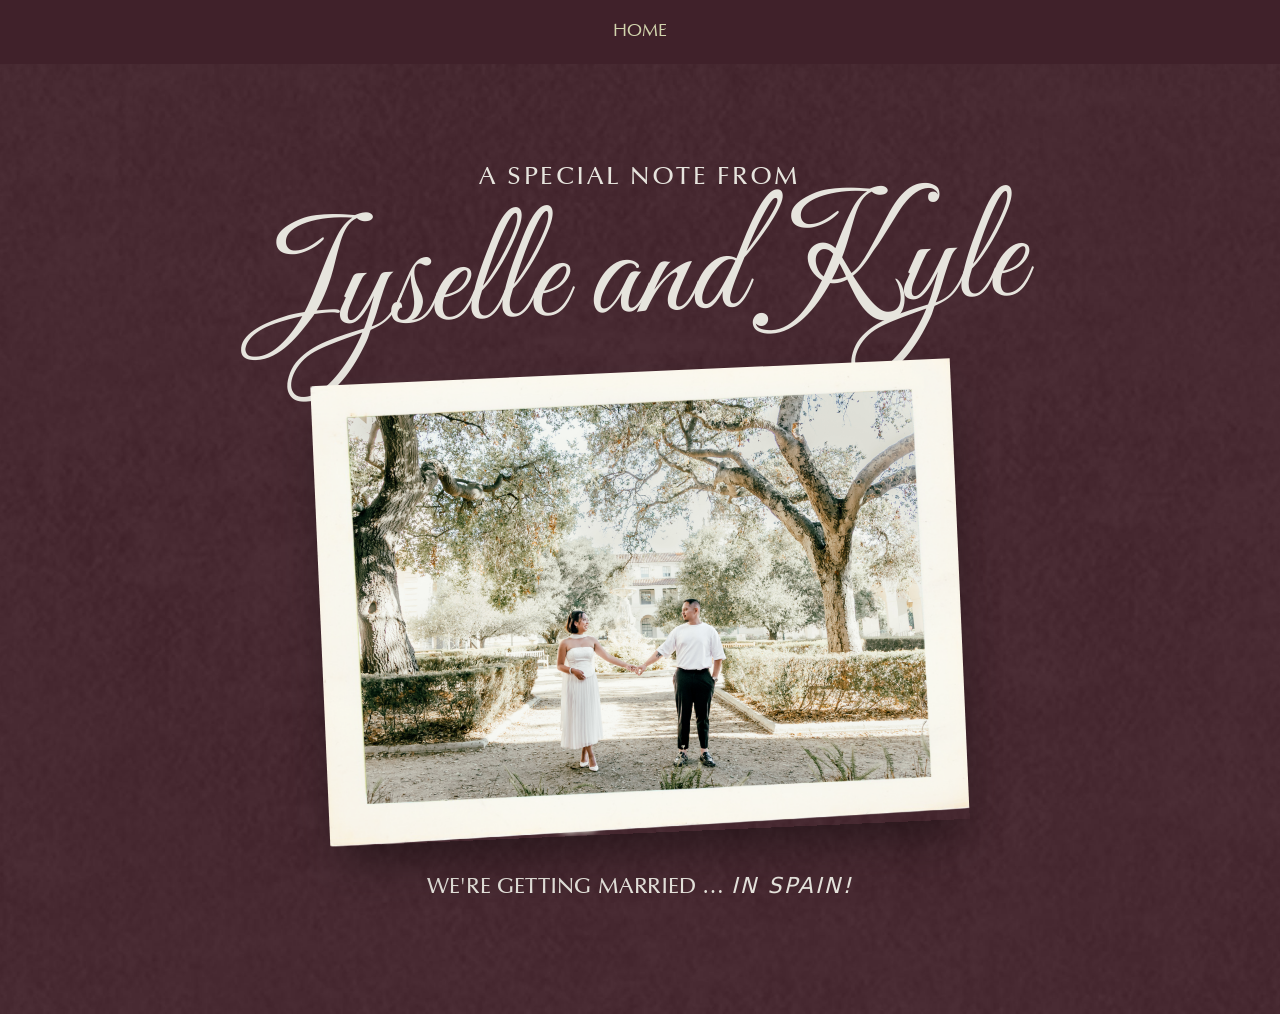
==== commit a7acfddb: "Bump stylesheet cache-buster Co-Authored-By: Claude Sonnet 5.5 <noreply@anthropic.com>" ====
--- a/index.html
+++ b/index.html
@@ -27,7 +27,7 @@
   <link href="https://fonts.googleapis.com/css2?family=Great+Vibes&display=swap" rel="stylesheet">
 
 
-  <link rel="stylesheet" href="style.css?v=1789096444">
+  <link rel="stylesheet" href="style.css?v=1793945012">
 </head>
 
 <body>
--- a/style.css
+++ b/style.css
@@ -1595,3 +1595,10 @@
     transition-duration: 0.01ms !important;
   }
 }
+
+/* ---------------------------------------------------------------
+   Temporary: show only the first (hero) section on the home page.
+   Delete this block to bring the other sections and nav links back.
+   --------------------------------------------------------------- */
+#main > section:not(#home) { display: none; }
+.site-nav a[href^="#"]:not([href="#home"]) { display: none; }
